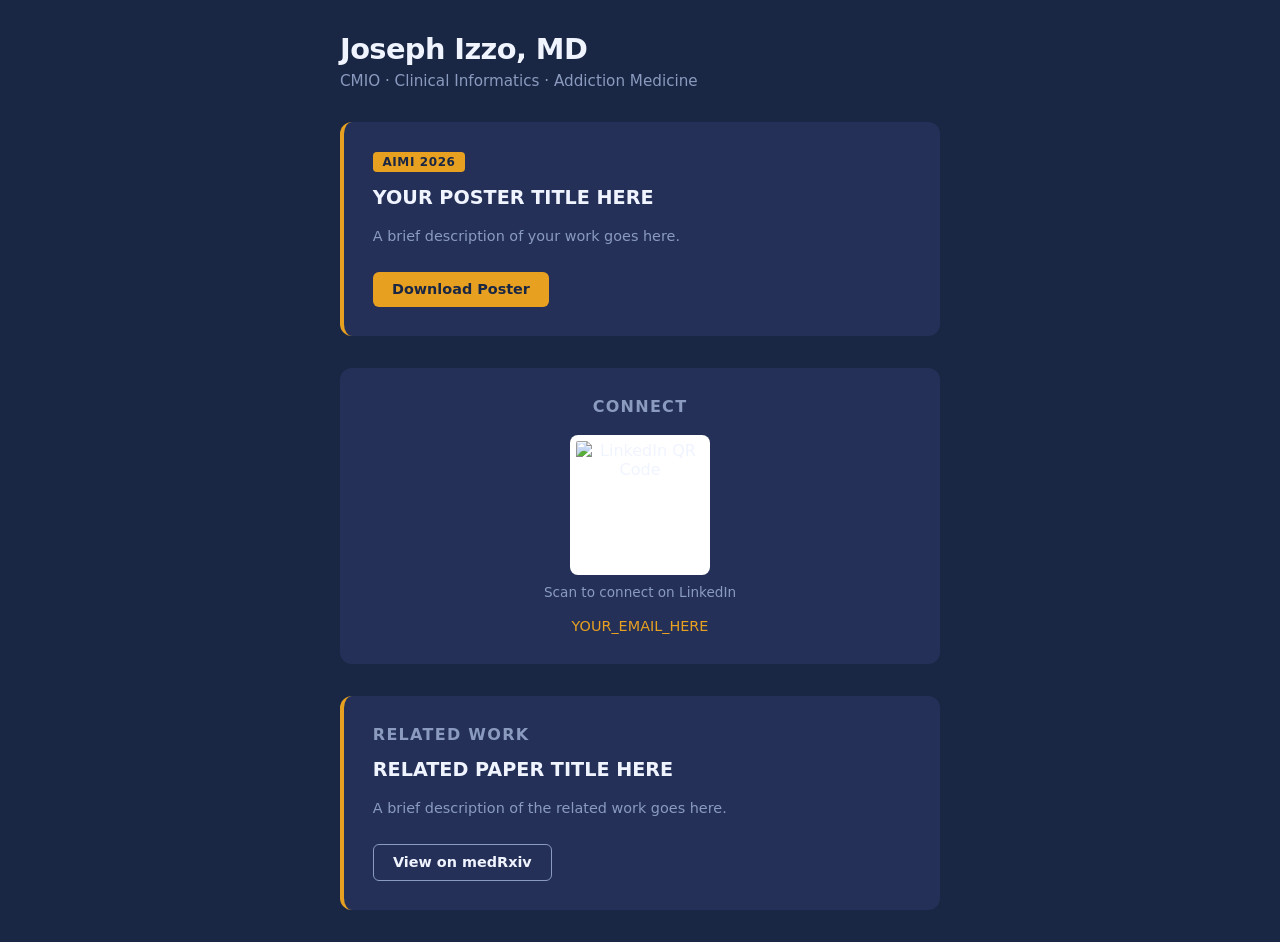
==== AIMI/index.html @ 7dd405b2 "Add Related Work box, remove preprint button from poster section" ====
<!DOCTYPE html>
<html lang="en">
<head>
  <meta charset="UTF-8">
  <meta name="viewport" content="width=device-width, initial-scale=1.0">
  <title>AIMI 2026 — Joseph Izzo, MD</title>
  <link rel="stylesheet" href="/style.css">
</head>
<body>
  <div class="container">
    <header>
      <h1>Joseph Izzo, MD</h1>
      <p class="subtitle">CMIO · Clinical Informatics · Addiction Medicine</p>
    </header>

    <section class="talk">
      <span class="badge">AIMI 2026</span>
      <h2>YOUR POSTER TITLE HERE</h2>
      <p class="abstract">A brief description of your work goes here.</p>

      <div class="links">
        <a href="/assets/aimi-poster.pdf" class="btn primary">Download Poster</a>
      </div>
    </section>

    <section class="contact">
      <h3>Connect</h3>
      <div class="qr-block">
        <img src="/assets/qr.png" alt="LinkedIn QR Code" class="qr">
        <p>Scan to connect on LinkedIn</p>
      </div>
      <p class="email"><a href="mailto:YOUR_EMAIL_HERE">YOUR_EMAIL_HERE</a></p>
    </section>

    <section class="talk">
      <h3 class="section-label">Related Work</h3>
      <h2>RELATED PAPER TITLE HERE</h2>
      <p class="abstract">A brief description of the related work goes here.</p>
      <div class="links">
        <a href="MEDARXIV_URL_HERE" class="btn secondary" target="_blank">View on medRxiv</a>
      </div>
    </section>
  </div>
</body>
</html>
---- style.css ----
*, *::before, *::after { box-sizing: border-box; margin: 0; padding: 0; }

:root {
  --navy: #1a2744;
  --amber: #e8a020;
  --text: #f0f4ff;
  --muted: #8a9bbf;
  --card: #243058;
}

body {
  background: var(--navy);
  color: var(--text);
  font-family: 'Inter', system-ui, sans-serif;
  min-height: 100vh;
  display: flex;
  align-items: center;
  justify-content: center;
  padding: 2rem;
}

.container {
  max-width: 600px;
  width: 100%;
  display: flex;
  flex-direction: column;
  gap: 2rem;
}

header h1 {
  font-size: 1.8rem;
  font-weight: 700;
  letter-spacing: -0.02em;
}

header .subtitle {
  color: var(--muted);
  margin-top: 0.4rem;
  font-size: 0.95rem;
}

.talk {
  background: var(--card);
  border-radius: 12px;
  padding: 1.8rem;
  border-left: 4px solid var(--amber);
}

.badge {
  display: inline-block;
  background: var(--amber);
  color: var(--navy);
  font-size: 0.75rem;
  font-weight: 700;
  padding: 0.2rem 0.6rem;
  border-radius: 4px;
  letter-spacing: 0.05em;
  margin-bottom: 0.8rem;
}

.talk h2 {
  font-size: 1.2rem;
  font-weight: 600;
  line-height: 1.4;
  margin-bottom: 0.8rem;
}

.abstract {
  color: var(--muted);
  font-size: 0.9rem;
  line-height: 1.6;
  margin-bottom: 1.5rem;
}

.links {
  display: flex;
  gap: 1rem;
  flex-wrap: wrap;
}

.btn {
  display: inline-block;
  padding: 0.6rem 1.2rem;
  border-radius: 6px;
  font-size: 0.9rem;
  font-weight: 600;
  text-decoration: none;
  transition: opacity 0.2s;
}

.btn:hover { opacity: 0.85; }

.btn.primary {
  background: var(--amber);
  color: var(--navy);
}

.btn.secondary {
  border: 1px solid var(--muted);
  color: var(--text);
}

.contact {
  background: var(--card);
  border-radius: 12px;
  padding: 1.8rem;
  text-align: center;
}

.section-label {
  font-size: 1rem;
  font-weight: 600;
  margin-bottom: 0.8rem;
  color: var(--muted);
  text-transform: uppercase;
  letter-spacing: 0.08em;
}

.contact h3 {
  font-size: 1rem;
  font-weight: 600;
  margin-bottom: 1.2rem;
  color: var(--muted);
  text-transform: uppercase;
  letter-spacing: 0.08em;
}

.qr-block {
  display: flex;
  flex-direction: column;
  align-items: center;
  gap: 0.6rem;
  margin-bottom: 1rem;
}

.qr {
  width: 140px;
  height: 140px;
  border-radius: 8px;
  background: #fff;
  padding: 6px;
}

.qr-block p {
  color: var(--muted);
  font-size: 0.85rem;
}

.email a {
  color: var(--amber);
  text-decoration: none;
  font-size: 0.9rem;
}

.email a:hover { text-decoration: underline; }
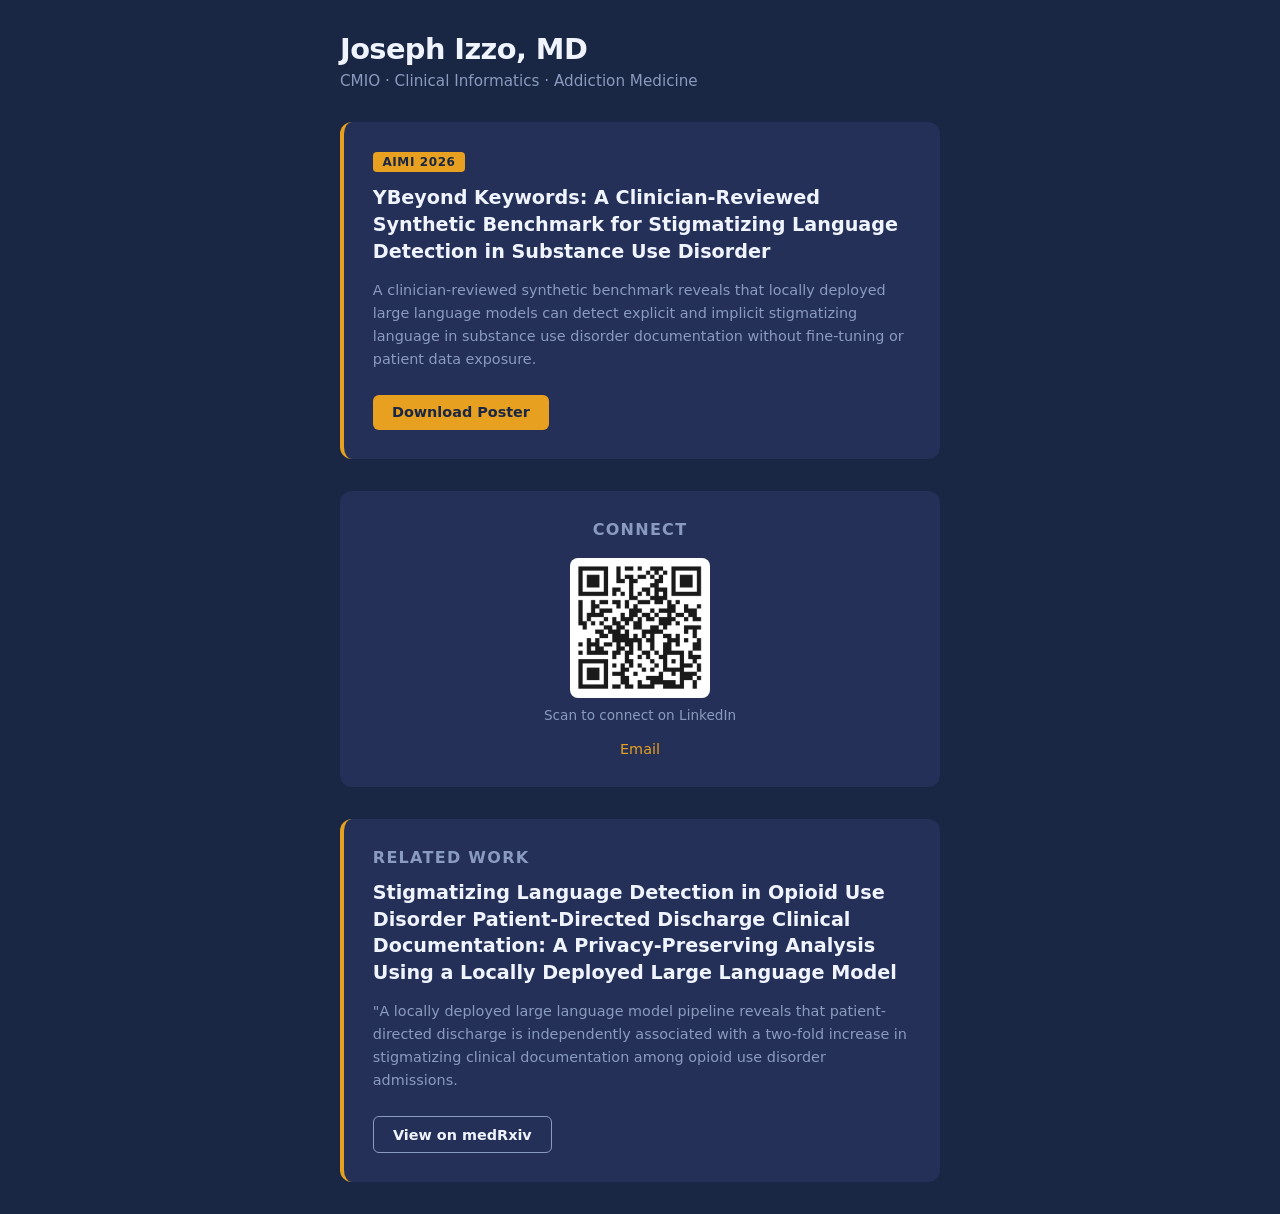
==== commit c4af0633: "updated template" ====
--- a/AIMI/index.html
+++ b/AIMI/index.html
@@ -15,29 +15,30 @@
 
     <section class="talk">
       <span class="badge">AIMI 2026</span>
-      <h2>YOUR POSTER TITLE HERE</h2>
-      <p class="abstract">A brief description of your work goes here.</p>
+      <h2>YBeyond Keywords: A Clinician-Reviewed Synthetic Benchmark for Stigmatizing
+Language Detection in Substance Use Disorder</h2>
+      <p class="abstract">A clinician-reviewed synthetic benchmark reveals that locally deployed large language models can detect explicit and implicit stigmatizing language in substance use disorder documentation without fine-tuning or patient data exposure.</p>
 
       <div class="links">
-        <a href="/assets/aimi-poster.pdf" class="btn primary">Download Poster</a>
+        <a href="assets/aimi-poster.pdf" class="btn primary">Download Poster</a>
       </div>
     </section>
 
     <section class="contact">
       <h3>Connect</h3>
       <div class="qr-block">
-        <img src="/assets/qr.png" alt="LinkedIn QR Code" class="qr">
+        <img src="assets/qr.png" alt="LinkedIn QR Code" class="qr">
         <p>Scan to connect on LinkedIn</p>
       </div>
-      <p class="email"><a href="mailto:YOUR_EMAIL_HERE">YOUR_EMAIL_HERE</a></p>
+      <p class="email"><a href="mailto:jizzo@sjgh.org">Email</a></p>
     </section>
 
     <section class="talk">
       <h3 class="section-label">Related Work</h3>
-      <h2>RELATED PAPER TITLE HERE</h2>
-      <p class="abstract">A brief description of the related work goes here.</p>
+      <h2>Stigmatizing Language Detection in Opioid Use Disorder Patient-Directed Discharge Clinical Documentation: A Privacy-Preserving Analysis Using a Locally Deployed Large Language Model</h2>
+      <p class="abstract">"A locally deployed large language model pipeline reveals that patient-directed discharge is independently associated with a two-fold increase in stigmatizing clinical documentation among opioid use disorder admissions.</p>
       <div class="links">
-        <a href="MEDARXIV_URL_HERE" class="btn secondary" target="_blank">View on medRxiv</a>
+        <a href="https://www.medrxiv.org/content/10.64898/2026.05.29.26354402v1.article-info" class="btn secondary" target="_blank">View on medRxiv</a>
       </div>
     </section>
   </div>
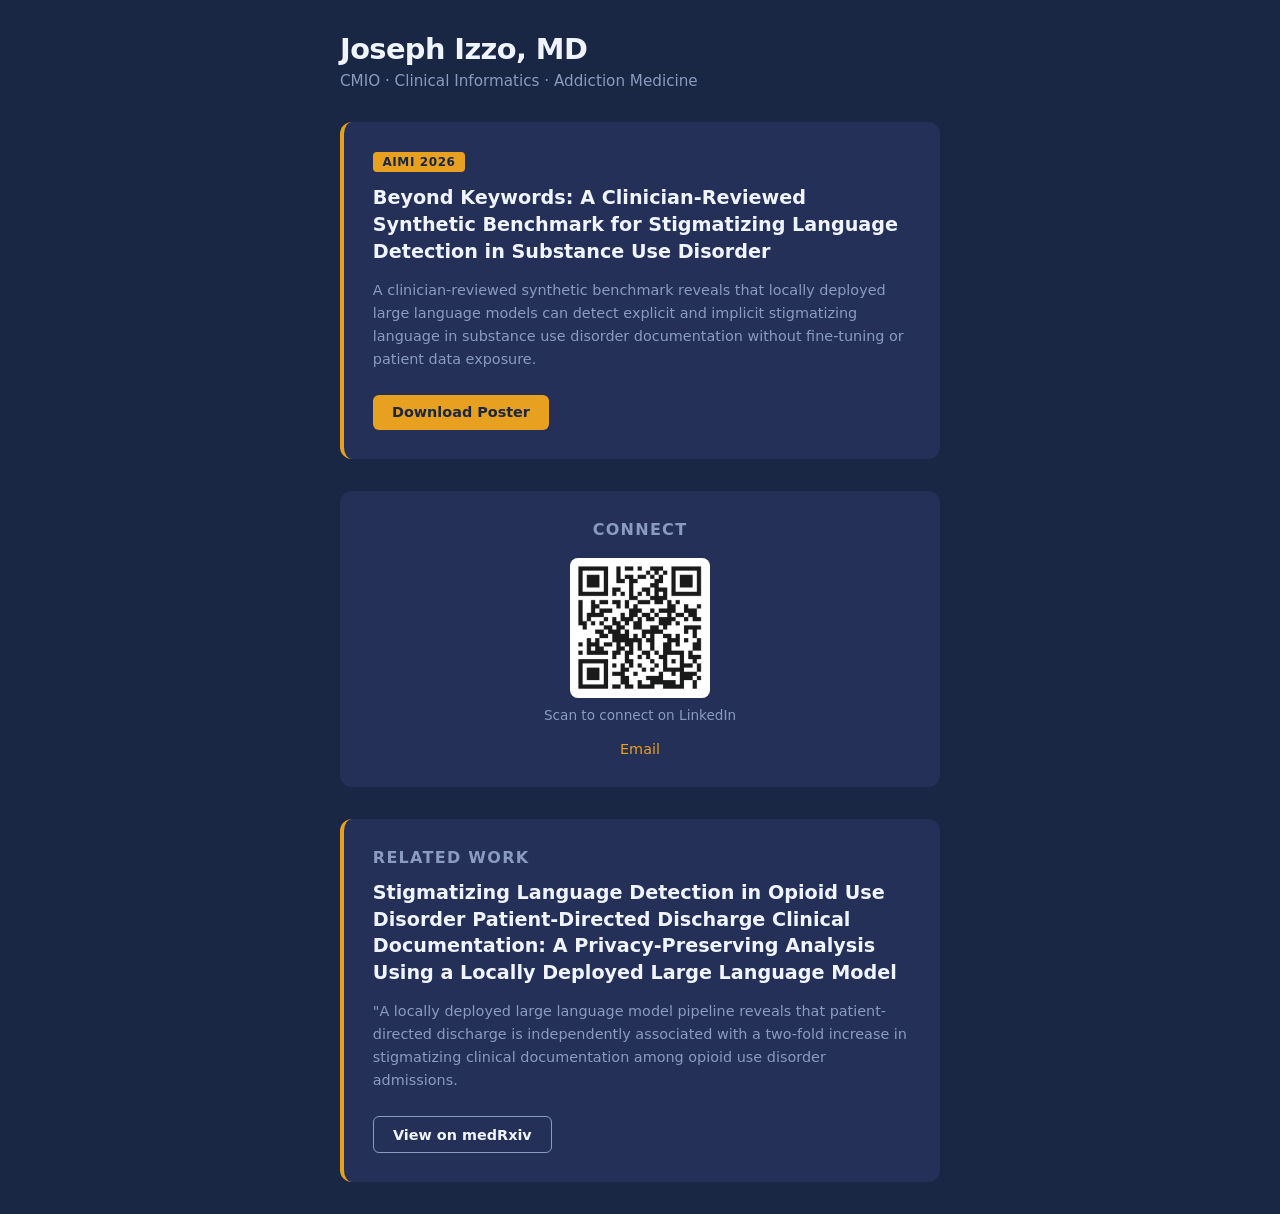
==== commit 2647a9ff: "Fix typo in section header" ====
--- a/AIMI/index.html
+++ b/AIMI/index.html
@@ -15,7 +15,7 @@
 
     <section class="talk">
       <span class="badge">AIMI 2026</span>
-      <h2>YBeyond Keywords: A Clinician-Reviewed Synthetic Benchmark for Stigmatizing
+      <h2>Beyond Keywords: A Clinician-Reviewed Synthetic Benchmark for Stigmatizing
 Language Detection in Substance Use Disorder</h2>
       <p class="abstract">A clinician-reviewed synthetic benchmark reveals that locally deployed large language models can detect explicit and implicit stigmatizing language in substance use disorder documentation without fine-tuning or patient data exposure.</p>
 
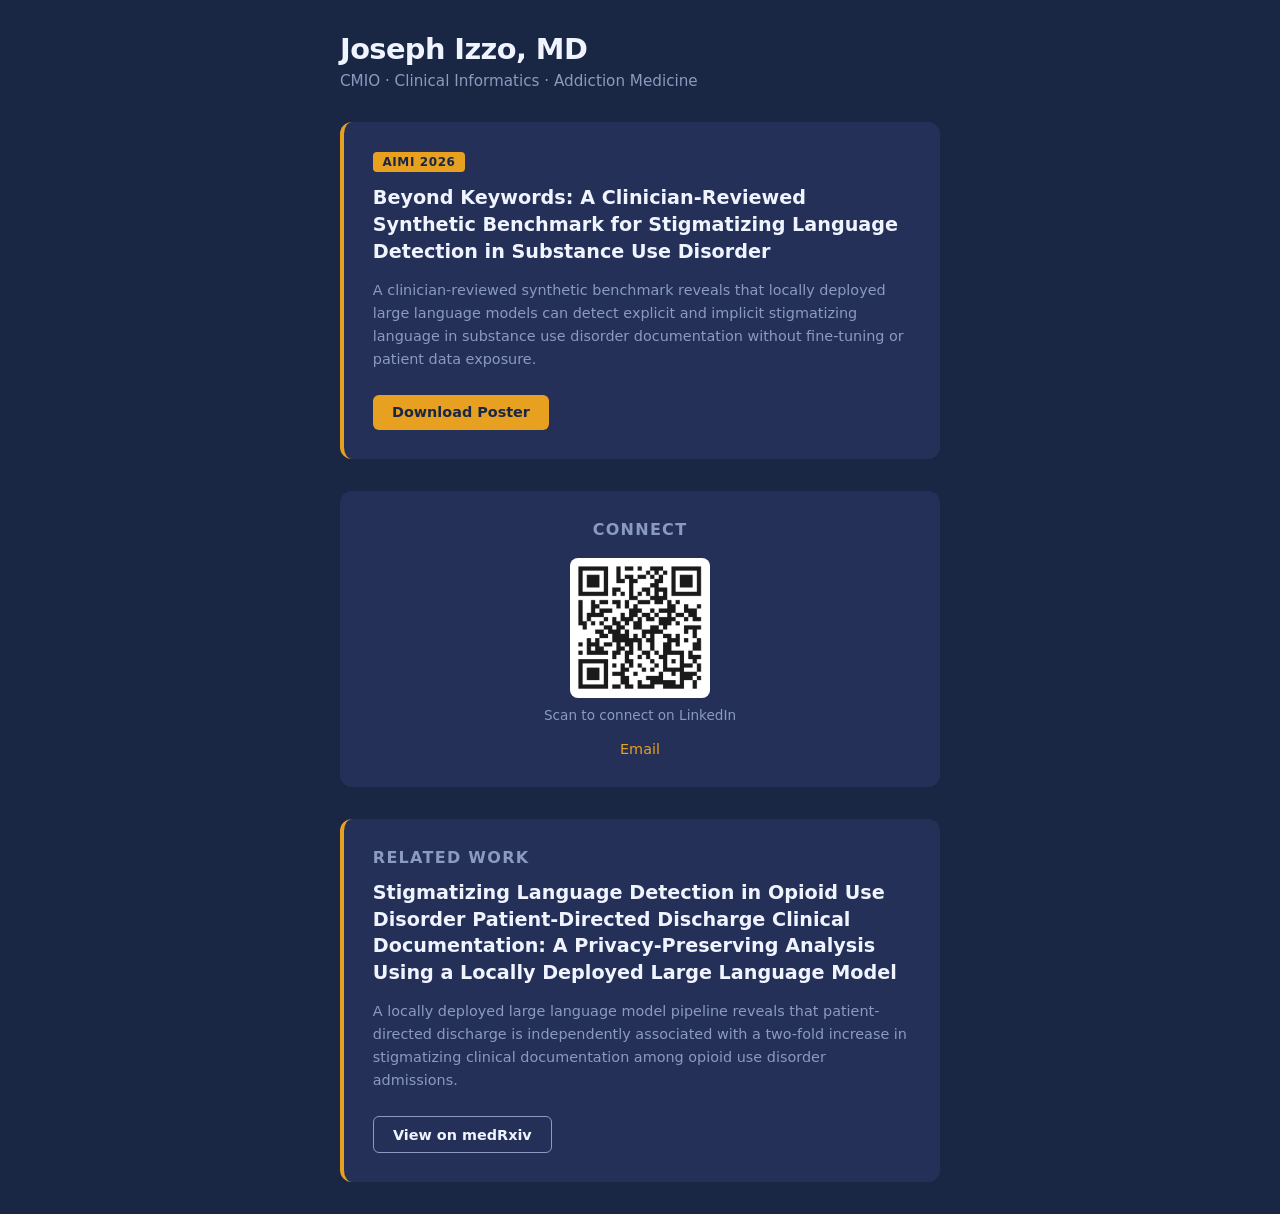
==== commit 7b2691f3: "Fix formatting in related work section of index.html" ====
--- a/AIMI/index.html
+++ b/AIMI/index.html
@@ -36,7 +36,7 @@
     <section class="talk">
       <h3 class="section-label">Related Work</h3>
       <h2>Stigmatizing Language Detection in Opioid Use Disorder Patient-Directed Discharge Clinical Documentation: A Privacy-Preserving Analysis Using a Locally Deployed Large Language Model</h2>
-      <p class="abstract">"A locally deployed large language model pipeline reveals that patient-directed discharge is independently associated with a two-fold increase in stigmatizing clinical documentation among opioid use disorder admissions.</p>
+      <p class="abstract">A locally deployed large language model pipeline reveals that patient-directed discharge is independently associated with a two-fold increase in stigmatizing clinical documentation among opioid use disorder admissions.</p>
       <div class="links">
         <a href="https://www.medrxiv.org/content/10.64898/2026.05.29.26354402v1.article-info" class="btn secondary" target="_blank">View on medRxiv</a>
       </div>
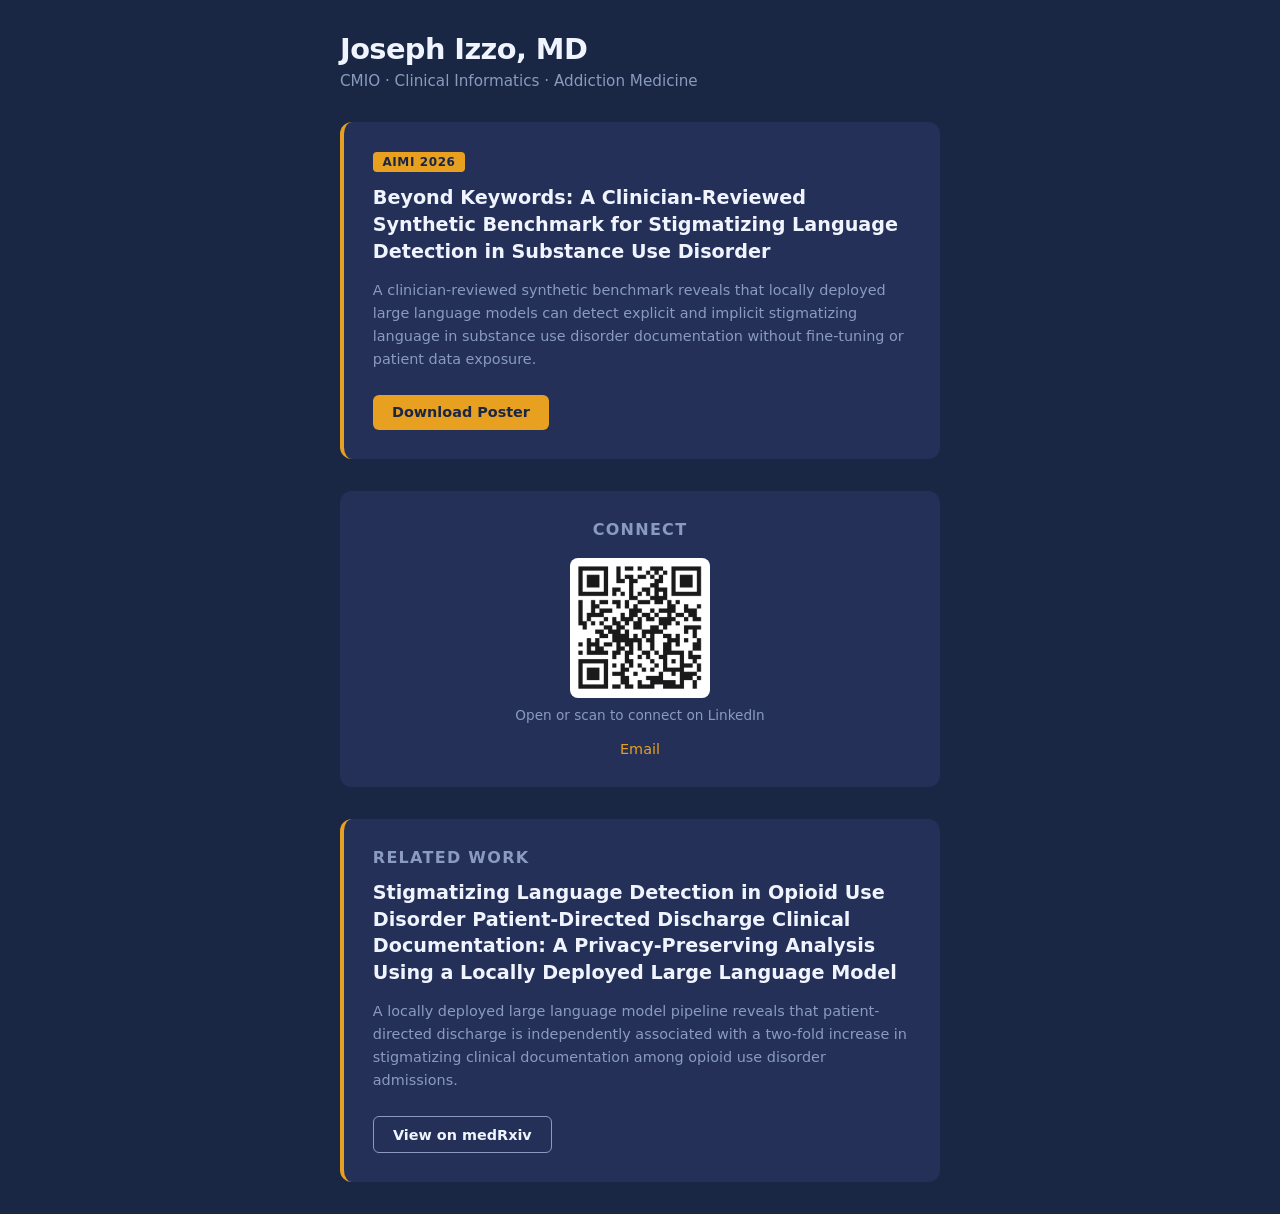
==== commit ba334d9e: "Update LinkedIn connection prompt text" ====
--- a/AIMI/index.html
+++ b/AIMI/index.html
@@ -28,7 +28,7 @@
       <h3>Connect</h3>
       <div class="qr-block">
         <img src="assets/qr.png" alt="LinkedIn QR Code" class="qr">
-        <p>Scan to connect on LinkedIn</p>
+        <p>Open or scan to connect on LinkedIn</p>
       </div>
       <p class="email"><a href="mailto:jizzo@sjgh.org">Email</a></p>
     </section>
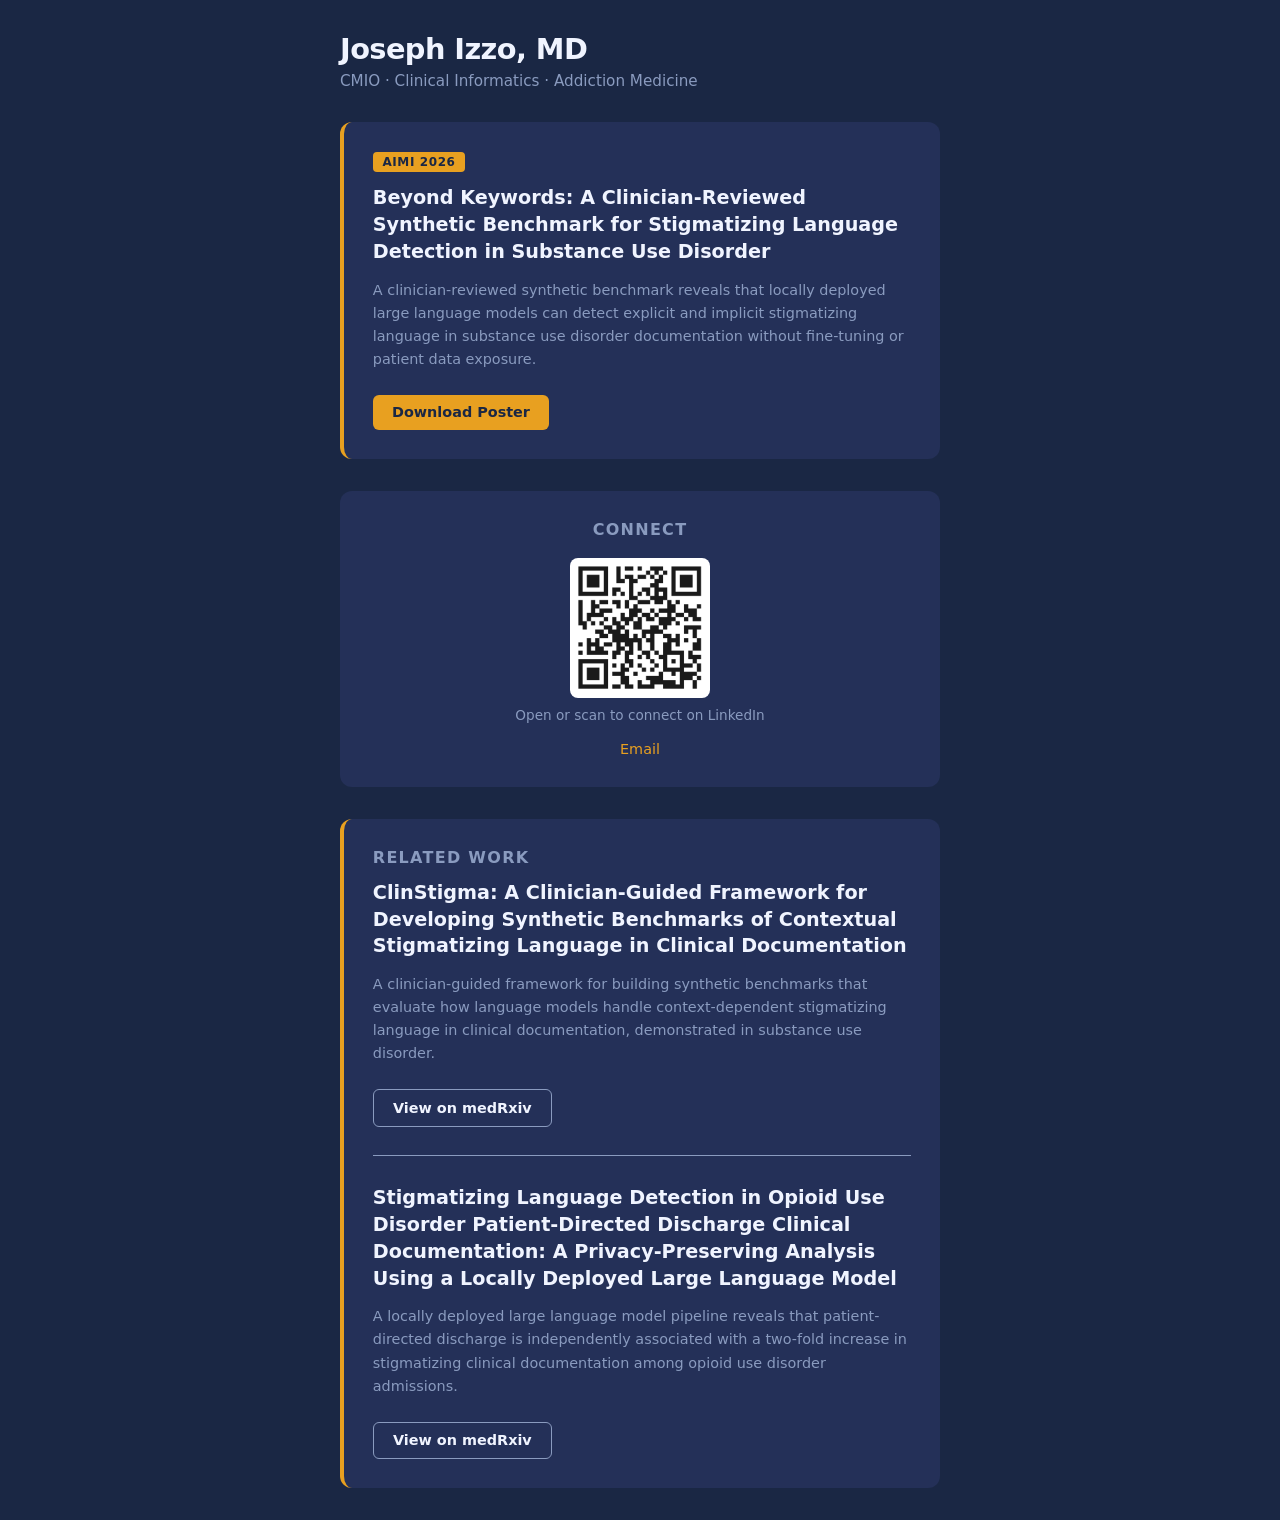
==== commit 177649b4: "Add ClinStigma preprint to Related Work Co-Authored-By: Claude Opus 5.5 <noreply@anthropic.com>" ====
--- a/AIMI/index.html
+++ b/AIMI/index.html
@@ -35,10 +35,20 @@
 
     <section class="talk">
       <h3 class="section-label">Related Work</h3>
-      <h2>Stigmatizing Language Detection in Opioid Use Disorder Patient-Directed Discharge Clinical Documentation: A Privacy-Preserving Analysis Using a Locally Deployed Large Language Model</h2>
-      <p class="abstract">A locally deployed large language model pipeline reveals that patient-directed discharge is independently associated with a two-fold increase in stigmatizing clinical documentation among opioid use disorder admissions.</p>
-      <div class="links">
-        <a href="https://www.medrxiv.org/content/10.64898/2026.05.29.26354402v1.article-info" class="btn secondary" target="_blank">View on medRxiv</a>
+      <div class="related-item">
+        <h2>ClinStigma: A Clinician-Guided Framework for Developing Synthetic Benchmarks of Contextual Stigmatizing Language in Clinical Documentation</h2>
+        <p class="abstract">A clinician-guided framework for building synthetic benchmarks that evaluate how language models handle context-dependent stigmatizing language in clinical documentation, demonstrated in substance use disorder.</p>
+        <div class="links">
+          <a href="https://www.medrxiv.org/content/10.64898/2026.10.10.26365233v1" class="btn secondary" target="_blank">View on medRxiv</a>
+        </div>
+      </div>
+
+      <div class="related-item">
+        <h2>Stigmatizing Language Detection in Opioid Use Disorder Patient-Directed Discharge Clinical Documentation: A Privacy-Preserving Analysis Using a Locally Deployed Large Language Model</h2>
+        <p class="abstract">A locally deployed large language model pipeline reveals that patient-directed discharge is independently associated with a two-fold increase in stigmatizing clinical documentation among opioid use disorder admissions.</p>
+        <div class="links">
+          <a href="https://www.medrxiv.org/content/10.64898/2026.05.29.26354402v1.article-info" class="btn secondary" target="_blank">View on medRxiv</a>
+        </div>
       </div>
     </section>
   </div>
--- a/style.css
+++ b/style.css
@@ -116,6 +116,12 @@
   letter-spacing: 0.08em;
 }
 
+.related-item + .related-item {
+  margin-top: 1.8rem;
+  padding-top: 1.8rem;
+  border-top: 1px solid var(--muted);
+}
+
 .contact h3 {
   font-size: 1rem;
   font-weight: 600;
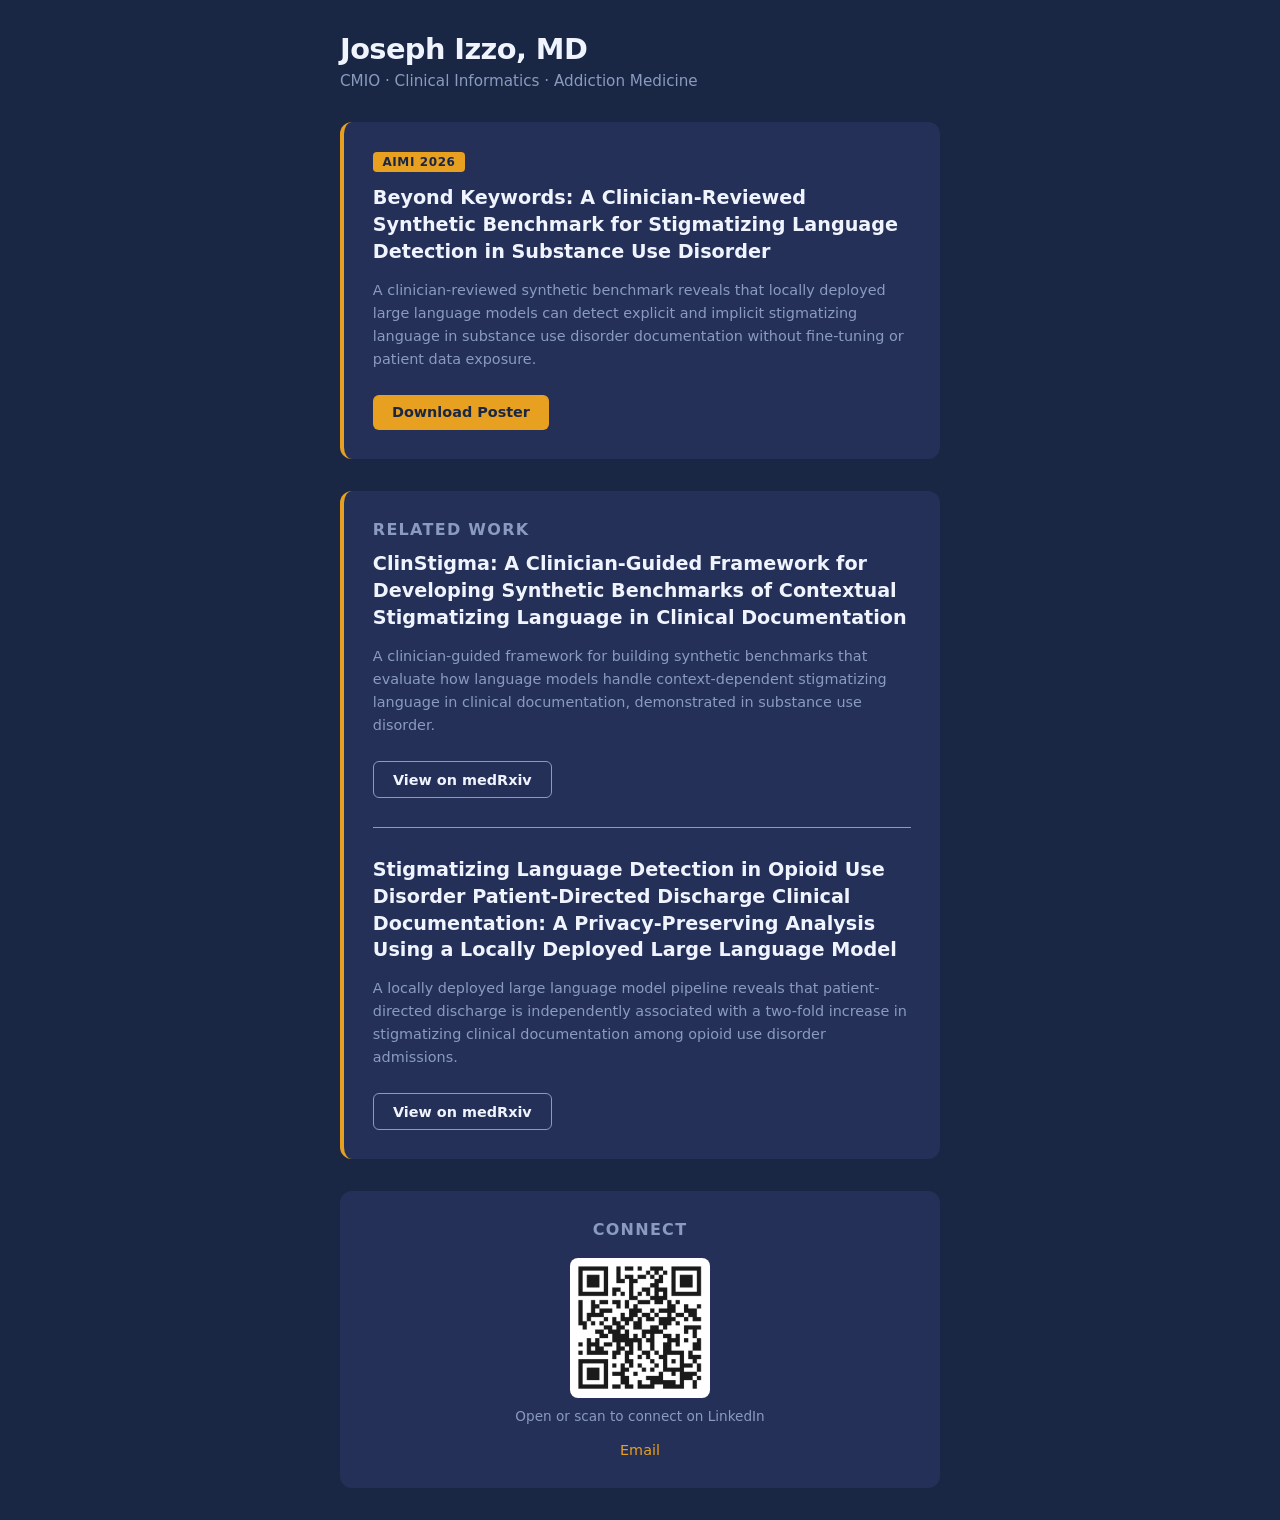
==== commit e2377776: "Layout change" ====
--- a/AIMI/index.html
+++ b/AIMI/index.html
@@ -24,15 +24,6 @@
       </div>
     </section>
 
-    <section class="contact">
-      <h3>Connect</h3>
-      <div class="qr-block">
-        <img src="assets/qr.png" alt="LinkedIn QR Code" class="qr">
-        <p>Open or scan to connect on LinkedIn</p>
-      </div>
-      <p class="email"><a href="mailto:jizzo@sjgh.org">Email</a></p>
-    </section>
-
     <section class="talk">
       <h3 class="section-label">Related Work</h3>
       <div class="related-item">
@@ -51,6 +42,15 @@
         </div>
       </div>
     </section>
+
+    <section class="contact">
+      <h3>Connect</h3>
+      <div class="qr-block">
+        <img src="assets/qr.png" alt="LinkedIn QR Code" class="qr">
+        <p>Open or scan to connect on LinkedIn</p>
+      </div>
+      <p class="email"><a href="mailto:jizzo@sjgh.org">Email</a></p>
+    </section>
   </div>
 </body>
 </html>
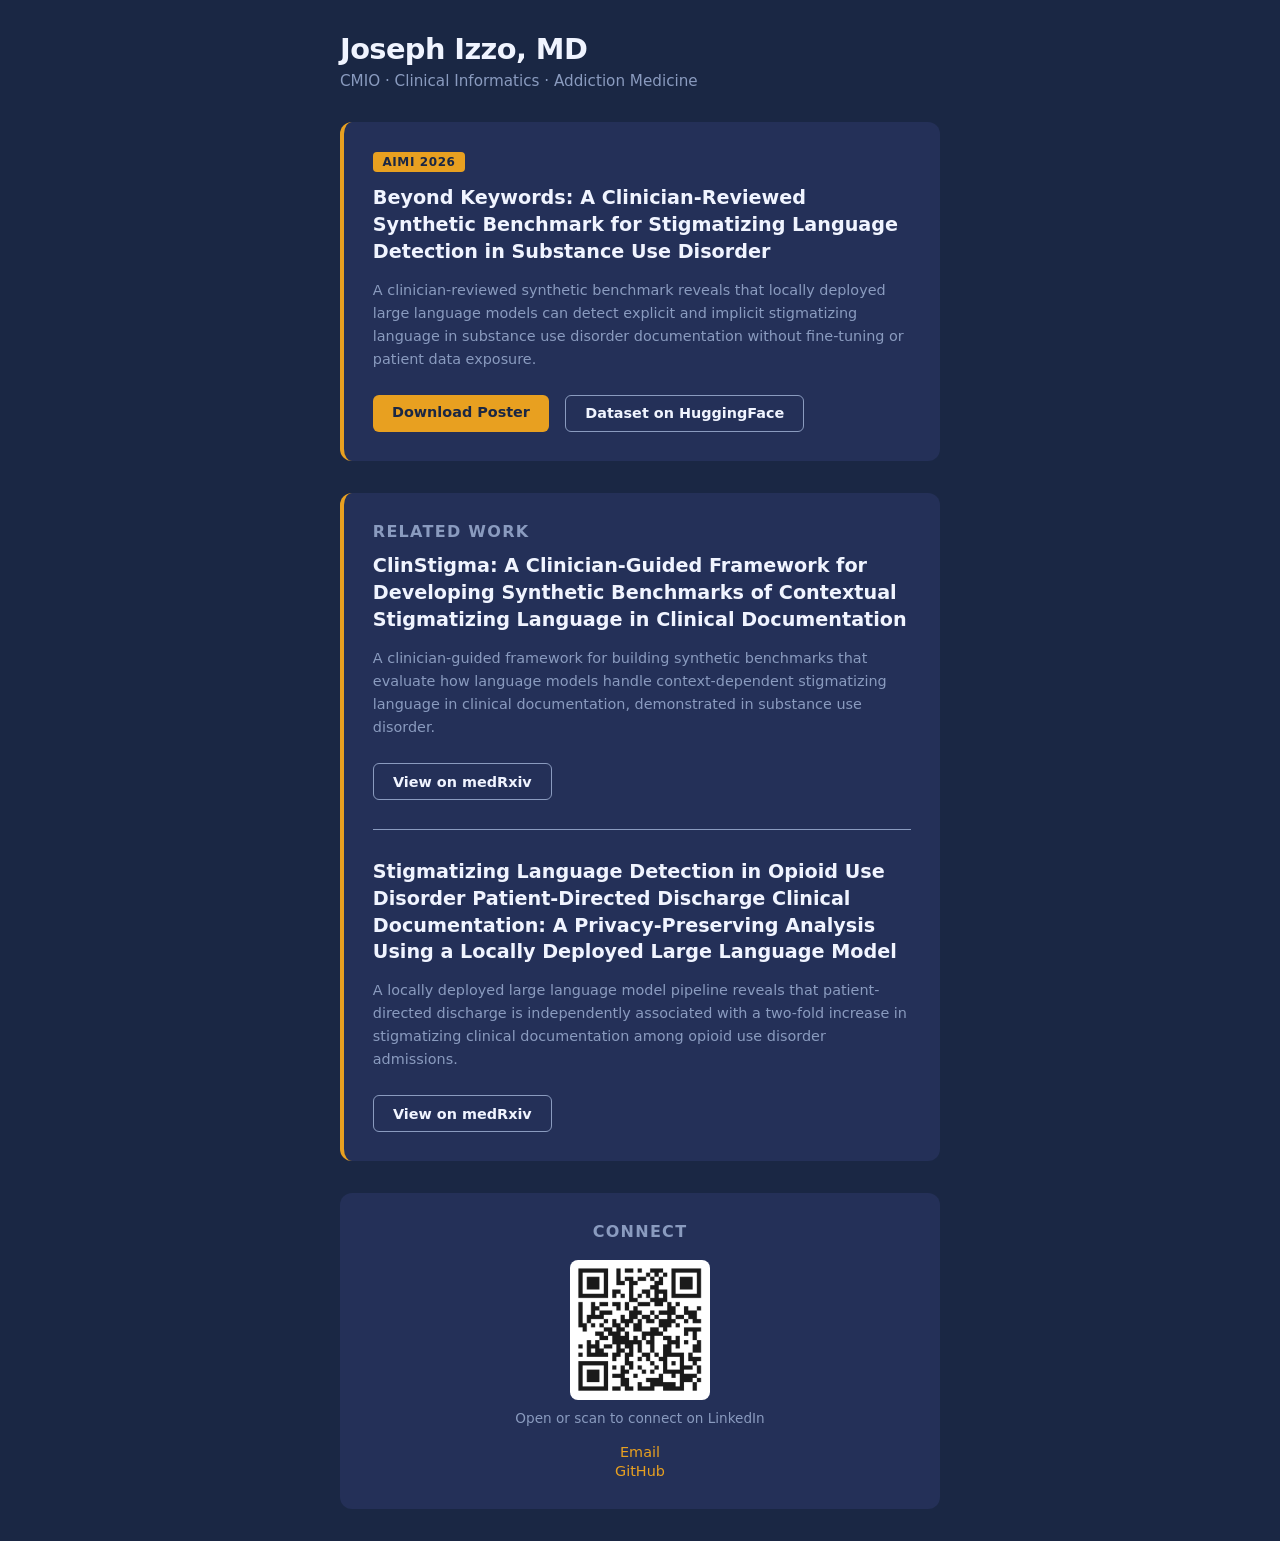
==== commit 1a7ae407: "Add GitHub and HuggingFace links to AIMI" ====
--- a/AIMI/index.html
+++ b/AIMI/index.html
@@ -21,6 +21,7 @@
 
       <div class="links">
         <a href="assets/aimi-poster.pdf" class="btn primary">Download Poster</a>
+        <a href="https://huggingface.co/datasets/ClinStigma/ClinStigma-SUD/tree/main" class="btn secondary" target="_blank">Dataset on HuggingFace</a>
       </div>
     </section>
 
@@ -50,6 +51,7 @@
         <p>Open or scan to connect on LinkedIn</p>
       </div>
       <p class="email"><a href="mailto:jizzo@sjgh.org">Email</a></p>
+      <p class="email"><a href="https://github.com/izzomd/ClinStigma" target="_blank">GitHub</a></p>
     </section>
   </div>
 </body>
